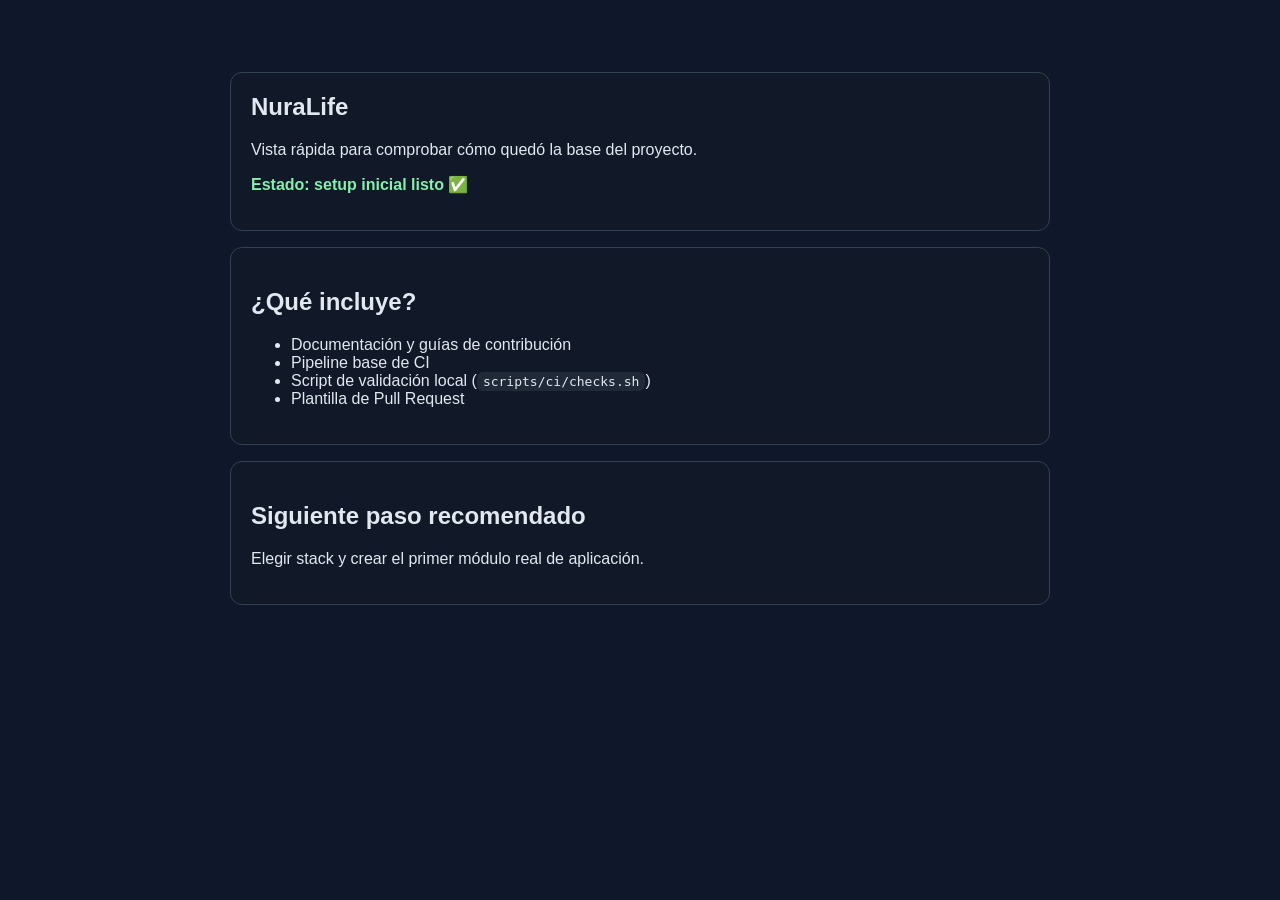
==== app/index.html @ 788cd0dd "feat: add executable preview launcher and initial web preview" ====
<!doctype html>
<html lang="es">
  <head>
    <meta charset="UTF-8" />
    <meta name="viewport" content="width=device-width, initial-scale=1.0" />
    <title>NuraLife - Vista previa</title>
    <style>
      body {
        font-family: Arial, sans-serif;
        margin: 0;
        background: #0f172a;
        color: #e2e8f0;
      }
      .container {
        max-width: 820px;
        margin: 48px auto;
        padding: 24px;
      }
      .card {
        background: #111827;
        border: 1px solid #334155;
        border-radius: 12px;
        padding: 20px;
        margin-bottom: 16px;
      }
      h1 { margin-top: 0; }
      .status { color: #86efac; font-weight: 700; }
      code {
        background: #1f2937;
        border-radius: 6px;
        padding: 2px 6px;
      }
    </style>
  </head>
  <body>
    <main class="container">
      <section class="card">
        <h1>NuraLife</h1>
        <p>Vista rápida para comprobar cómo quedó la base del proyecto.</p>
        <p class="status">Estado: setup inicial listo ✅</p>
      </section>

      <section class="card">
        <h2>¿Qué incluye?</h2>
        <ul>
          <li>Documentación y guías de contribución</li>
          <li>Pipeline base de CI</li>
          <li>Script de validación local (<code>scripts/ci/checks.sh</code>)</li>
          <li>Plantilla de Pull Request</li>
        </ul>
      </section>

      <section class="card">
        <h2>Siguiente paso recomendado</h2>
        <p>Elegir stack y crear el primer módulo real de aplicación.</p>
      </section>
    </main>
  </body>
</html>
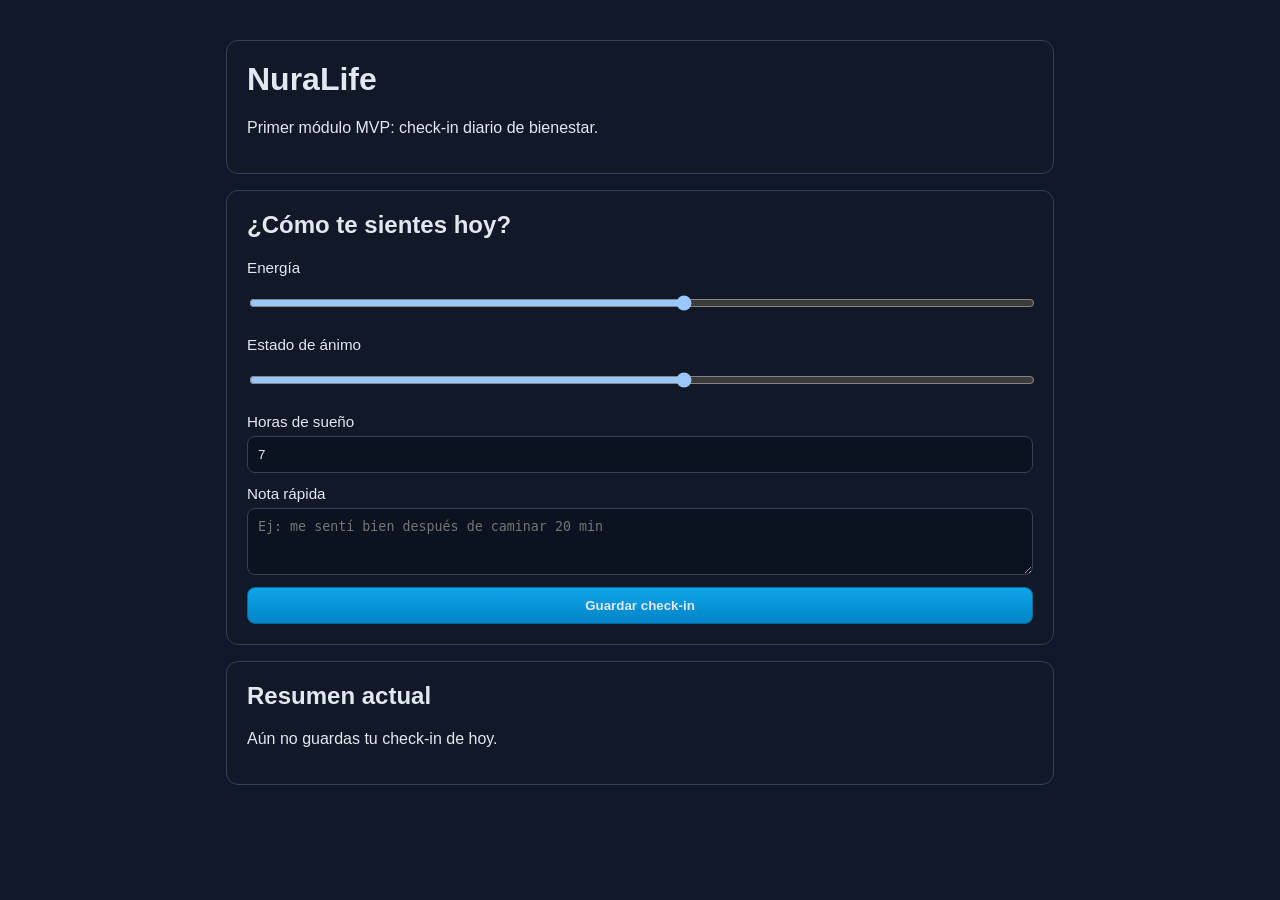
==== commit ed622749: "feat: implement first mvp check-in module" ====
--- a/app/index.html
+++ b/app/index.html
@@ -3,57 +3,45 @@
   <head>
     <meta charset="UTF-8" />
     <meta name="viewport" content="width=device-width, initial-scale=1.0" />
-    <title>NuraLife - Vista previa</title>
-    <style>
-      body {
-        font-family: Arial, sans-serif;
-        margin: 0;
-        background: #0f172a;
-        color: #e2e8f0;
-      }
-      .container {
-        max-width: 820px;
-        margin: 48px auto;
-        padding: 24px;
-      }
-      .card {
-        background: #111827;
-        border: 1px solid #334155;
-        border-radius: 12px;
-        padding: 20px;
-        margin-bottom: 16px;
-      }
-      h1 { margin-top: 0; }
-      .status { color: #86efac; font-weight: 700; }
-      code {
-        background: #1f2937;
-        border-radius: 6px;
-        padding: 2px 6px;
-      }
-    </style>
+    <title>NuraLife - Check-in diario</title>
+    <link rel="stylesheet" href="./styles.css" />
   </head>
   <body>
     <main class="container">
-      <section class="card">
+      <header class="card">
         <h1>NuraLife</h1>
-        <p>Vista rápida para comprobar cómo quedó la base del proyecto.</p>
-        <p class="status">Estado: setup inicial listo ✅</p>
+        <p>Primer módulo MVP: check-in diario de bienestar.</p>
+      </header>
+
+      <section class="card" aria-labelledby="checkin-title">
+        <h2 id="checkin-title">¿Cómo te sientes hoy?</h2>
+        <form id="checkin-form" class="form-grid">
+          <label>
+            Energía
+            <input type="range" name="energy" min="1" max="10" value="6" />
+          </label>
+          <label>
+            Estado de ánimo
+            <input type="range" name="mood" min="1" max="10" value="6" />
+          </label>
+          <label>
+            Horas de sueño
+            <input type="number" name="sleep" min="0" max="24" step="0.5" value="7" />
+          </label>
+          <label>
+            Nota rápida
+            <textarea name="note" rows="3" placeholder="Ej: me sentí bien después de caminar 20 min"></textarea>
+          </label>
+          <button type="submit">Guardar check-in</button>
+        </form>
       </section>
 
-      <section class="card">
-        <h2>¿Qué incluye?</h2>
-        <ul>
-          <li>Documentación y guías de contribución</li>
-          <li>Pipeline base de CI</li>
-          <li>Script de validación local (<code>scripts/ci/checks.sh</code>)</li>
-          <li>Plantilla de Pull Request</li>
-        </ul>
-      </section>
-
-      <section class="card">
-        <h2>Siguiente paso recomendado</h2>
-        <p>Elegir stack y crear el primer módulo real de aplicación.</p>
+      <section class="card" aria-live="polite">
+        <h2>Resumen actual</h2>
+        <p id="summary-text">Aún no guardas tu check-in de hoy.</p>
       </section>
     </main>
+
+    <script type="module" src="./main.js"></script>
   </body>
 </html>
--- a/app/styles.css
+++ b/app/styles.css
@@ -0,0 +1,72 @@
+:root {
+  color-scheme: dark;
+  --bg: #0f172a;
+  --card: #111827;
+  --line: #334155;
+  --text: #e2e8f0;
+  --accent: #38bdf8;
+}
+
+* {
+  box-sizing: border-box;
+}
+
+body {
+  margin: 0;
+  font-family: Inter, Arial, sans-serif;
+  background: var(--bg);
+  color: var(--text);
+}
+
+.container {
+  max-width: 860px;
+  margin: 40px auto;
+  padding: 0 16px;
+  display: grid;
+  gap: 16px;
+}
+
+.card {
+  border: 1px solid var(--line);
+  border-radius: 12px;
+  background: var(--card);
+  padding: 20px;
+}
+
+h1,
+h2 {
+  margin-top: 0;
+}
+
+.form-grid {
+  display: grid;
+  gap: 12px;
+}
+
+label {
+  display: grid;
+  gap: 6px;
+  font-size: 0.95rem;
+}
+
+input,
+textarea,
+button {
+  width: 100%;
+  border-radius: 8px;
+  border: 1px solid var(--line);
+  background: #0b1220;
+  color: var(--text);
+  padding: 10px;
+}
+
+button {
+  cursor: pointer;
+  border-color: #0369a1;
+  background: linear-gradient(180deg, #0ea5e9, #0284c7);
+  font-weight: 700;
+}
+
+button:hover {
+  filter: brightness(1.05);
+}
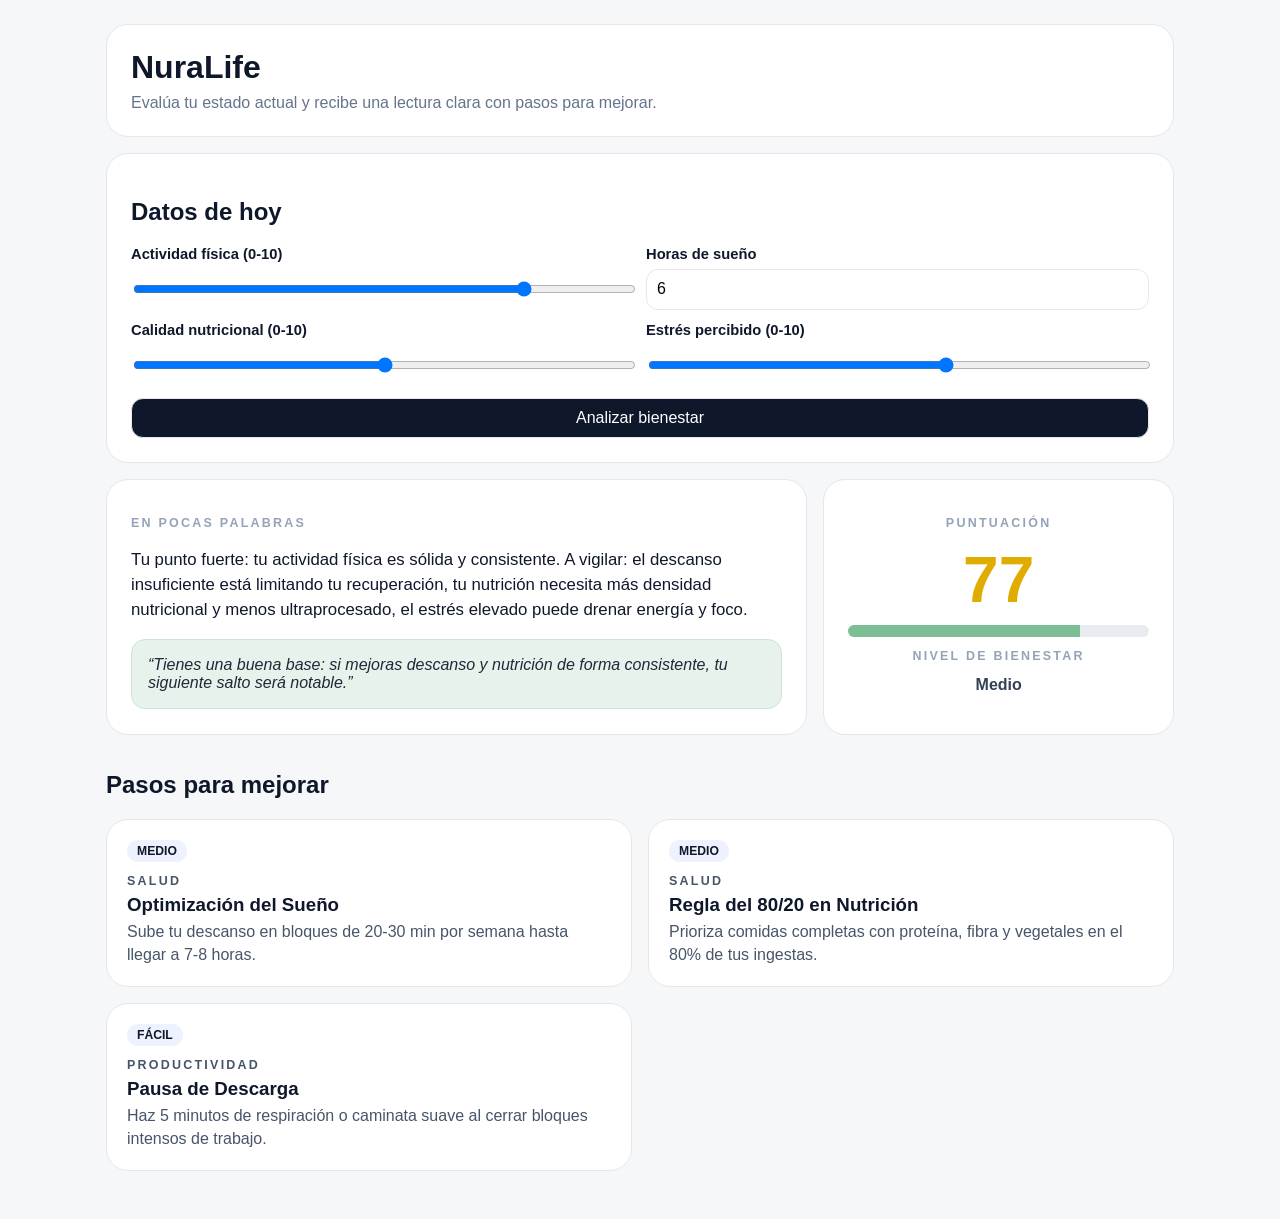
==== commit 34453a96: "feat: restore interactive wellness analysis with tips and scoring" ====
--- a/app/index.html
+++ b/app/index.html
@@ -3,42 +3,54 @@
   <head>
     <meta charset="UTF-8" />
     <meta name="viewport" content="width=device-width, initial-scale=1.0" />
-    <title>NuraLife - Check-in diario</title>
+    <title>NuraLife - Evaluación de Bienestar</title>
     <link rel="stylesheet" href="./styles.css" />
   </head>
   <body>
     <main class="container">
-      <header class="card">
+      <header class="hero card">
         <h1>NuraLife</h1>
-        <p>Primer módulo MVP: check-in diario de bienestar.</p>
+        <p>Evalúa tu estado actual y recibe una lectura clara con pasos para mejorar.</p>
       </header>
 
-      <section class="card" aria-labelledby="checkin-title">
-        <h2 id="checkin-title">¿Cómo te sientes hoy?</h2>
-        <form id="checkin-form" class="form-grid">
-          <label>
-            Energía
-            <input type="range" name="energy" min="1" max="10" value="6" />
+      <section class="card">
+        <h2>Datos de hoy</h2>
+        <form id="wellness-form" class="form-grid">
+          <label>Actividad física (0-10)
+            <input type="range" name="activity" min="0" max="10" value="8" />
           </label>
-          <label>
-            Estado de ánimo
-            <input type="range" name="mood" min="1" max="10" value="6" />
+          <label>Horas de sueño
+            <input type="number" name="sleep" min="0" max="12" step="0.5" value="6" />
           </label>
-          <label>
-            Horas de sueño
-            <input type="number" name="sleep" min="0" max="24" step="0.5" value="7" />
+          <label>Calidad nutricional (0-10)
+            <input type="range" name="nutrition" min="0" max="10" value="5" />
           </label>
-          <label>
-            Nota rápida
-            <textarea name="note" rows="3" placeholder="Ej: me sentí bien después de caminar 20 min"></textarea>
+          <label>Estrés percibido (0-10)
+            <input type="range" name="stress" min="0" max="10" value="6" />
           </label>
-          <button type="submit">Guardar check-in</button>
+          <button type="submit">Analizar bienestar</button>
         </form>
       </section>
 
-      <section class="card" aria-live="polite">
-        <h2>Resumen actual</h2>
-        <p id="summary-text">Aún no guardas tu check-in de hoy.</p>
+      <section class="results-grid">
+        <article class="card insight">
+          <p class="eyebrow">EN POCAS PALABRAS</p>
+          <p id="summary-text"></p>
+          <blockquote id="coach-quote" class="quote"></blockquote>
+        </article>
+
+        <aside class="card score-card">
+          <p class="eyebrow">PUNTUACIÓN</p>
+          <p id="score-number" class="score-number">0</p>
+          <div class="bar-track"><div id="score-bar" class="bar-fill"></div></div>
+          <p class="eyebrow">NIVEL DE BIENESTAR</p>
+          <p id="wellness-level" class="level"></p>
+        </aside>
+      </section>
+
+      <section>
+        <h2>Pasos para mejorar</h2>
+        <div id="tips-grid" class="tips-grid"></div>
       </section>
     </main>
 
--- a/app/styles.css
+++ b/app/styles.css
@@ -1,16 +1,14 @@
 :root {
-  color-scheme: dark;
-  --bg: #0f172a;
-  --card: #111827;
-  --line: #334155;
-  --text: #e2e8f0;
-  --accent: #38bdf8;
+  --bg: #f5f7f8;
+  --surface: #ffffff;
+  --line: #e5e7eb;
+  --text: #0f172a;
+  --muted: #64748b;
+  --green: #7cbf95;
+  --gold: #e0ac00;
 }
 
-* {
-  box-sizing: border-box;
-}
-
+* { box-sizing: border-box; }
 body {
   margin: 0;
   font-family: Inter, Arial, sans-serif;
@@ -18,55 +16,81 @@
   color: var(--text);
 }
 
-.container {
-  max-width: 860px;
-  margin: 40px auto;
-  padding: 0 16px;
+.container { max-width: 1100px; margin: 24px auto 48px; padding: 0 16px; }
+.card {
+  background: var(--surface);
+  border: 1px solid var(--line);
+  border-radius: 22px;
+  padding: 24px;
+  margin-bottom: 16px;
+}
+.hero h1 { margin: 0 0 8px; }
+.hero p { margin: 0; color: var(--muted); }
+
+.form-grid { display: grid; grid-template-columns: repeat(2,minmax(0,1fr)); gap: 12px; }
+label { display: grid; gap: 6px; font-weight: 600; font-size: .92rem; }
+input, button {
+  width: 100%;
+  border: 1px solid var(--line);
+  border-radius: 12px;
+  padding: 10px;
+  font-size: 1rem;
+}
+button {
+  grid-column: 1 / -1;
+  background: #0f172a;
+  color: #fff;
+  cursor: pointer;
+}
+
+.results-grid {
   display: grid;
+  grid-template-columns: 2fr 1fr;
   gap: 16px;
 }
+.eyebrow { letter-spacing: .18em; color: #94a3b8; font-weight: 700; font-size: .78rem; }
+#summary-text { font-size: 1.05rem; line-height: 1.5; }
+.quote {
+  margin: 16px 0 0;
+  padding: 16px;
+  border-radius: 14px;
+  background: #e7f2ec;
+  border: 1px solid #cee4d8;
+  color: #1f2937;
+  font-style: italic;
+}
 
-.card {
+.score-card { text-align: center; }
+.score-number { font-size: 4rem; margin: 8px 0; color: var(--gold); font-weight: 700; }
+.bar-track { height: 12px; border-radius: 999px; background: #e8ecf0; overflow: hidden; }
+.bar-fill { height: 100%; width: 0; background: var(--green); transition: width .25s ease; }
+.level { color: #334155; font-weight: 600; margin-top: 10px; }
+
+.tips-grid {
+  display: grid;
+  grid-template-columns: repeat(2,minmax(0,1fr));
+  gap: 16px;
+}
+.tip-card {
+  background: var(--surface);
   border: 1px solid var(--line);
-  border-radius: 12px;
-  background: var(--card);
+  border-radius: 22px;
   padding: 20px;
 }
+.badge {
+  display: inline-block;
+  border-radius: 999px;
+  padding: 4px 10px;
+  font-size: .76rem;
+  font-weight: 700;
+  margin-bottom: 10px;
+  background: #eef2ff;
+}
+.tip-card h3 { margin: 4px 0; }
+.tip-card p { color: #475569; margin: 0; line-height: 1.45; }
 
-h1,
-h2 {
-  margin-top: 0;
+@media (max-width: 900px) {
+  .results-grid,
+  .tips-grid,
+  .form-grid { grid-template-columns: 1fr; }
 }
-
-.form-grid {
-  display: grid;
-  gap: 12px;
-}
-
-label {
-  display: grid;
-  gap: 6px;
-  font-size: 0.95rem;
-}
-
-input,
-textarea,
-button {
-  width: 100%;
-  border-radius: 8px;
-  border: 1px solid var(--line);
-  background: #0b1220;
-  color: var(--text);
-  padding: 10px;
-}
-
-button {
-  cursor: pointer;
-  border-color: #0369a1;
-  background: linear-gradient(180deg, #0ea5e9, #0284c7);
-  font-weight: 700;
-}
-
-button:hover {
-  filter: brightness(1.05);
-}
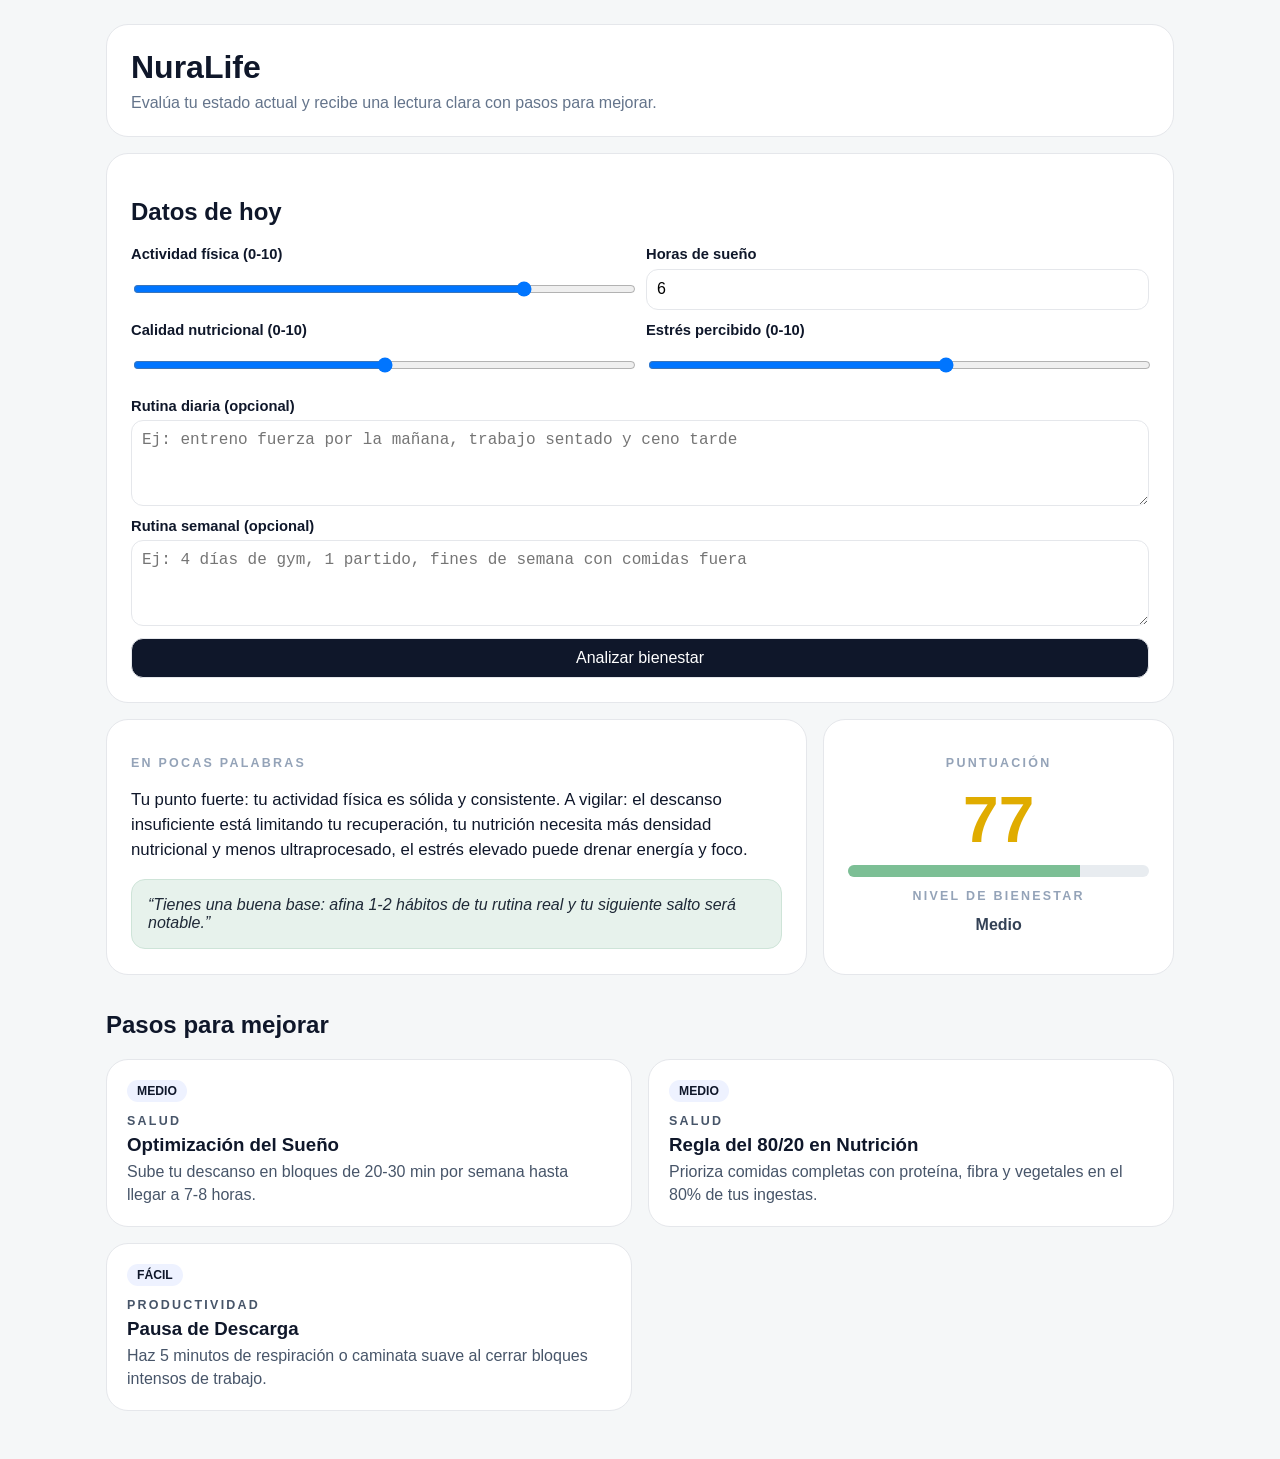
==== commit bc1cfd14: "feat: personalize wellness advice using daily and weekly routines" ====
--- a/app/index.html
+++ b/app/index.html
@@ -28,6 +28,12 @@
           <label>Estrés percibido (0-10)
             <input type="range" name="stress" min="0" max="10" value="6" />
           </label>
+          <label class="full-width">Rutina diaria (opcional)
+            <textarea name="dailyRoutine" rows="3" placeholder="Ej: entreno fuerza por la mañana, trabajo sentado y ceno tarde"></textarea>
+          </label>
+          <label class="full-width">Rutina semanal (opcional)
+            <textarea name="weeklyRoutine" rows="3" placeholder="Ej: 4 días de gym, 1 partido, fines de semana con comidas fuera"></textarea>
+          </label>
           <button type="submit">Analizar bienestar</button>
         </form>
       </section>
--- a/app/styles.css
+++ b/app/styles.css
@@ -29,7 +29,9 @@
 
 .form-grid { display: grid; grid-template-columns: repeat(2,minmax(0,1fr)); gap: 12px; }
 label { display: grid; gap: 6px; font-weight: 600; font-size: .92rem; }
-input, button {
+input,
+textarea,
+button {
   width: 100%;
   border: 1px solid var(--line);
   border-radius: 12px;
@@ -94,3 +96,13 @@
   .tips-grid,
   .form-grid { grid-template-columns: 1fr; }
 }
+
+
+.full-width {
+  grid-column: 1 / -1;
+}
+
+textarea {
+  resize: vertical;
+  min-height: 86px;
+}
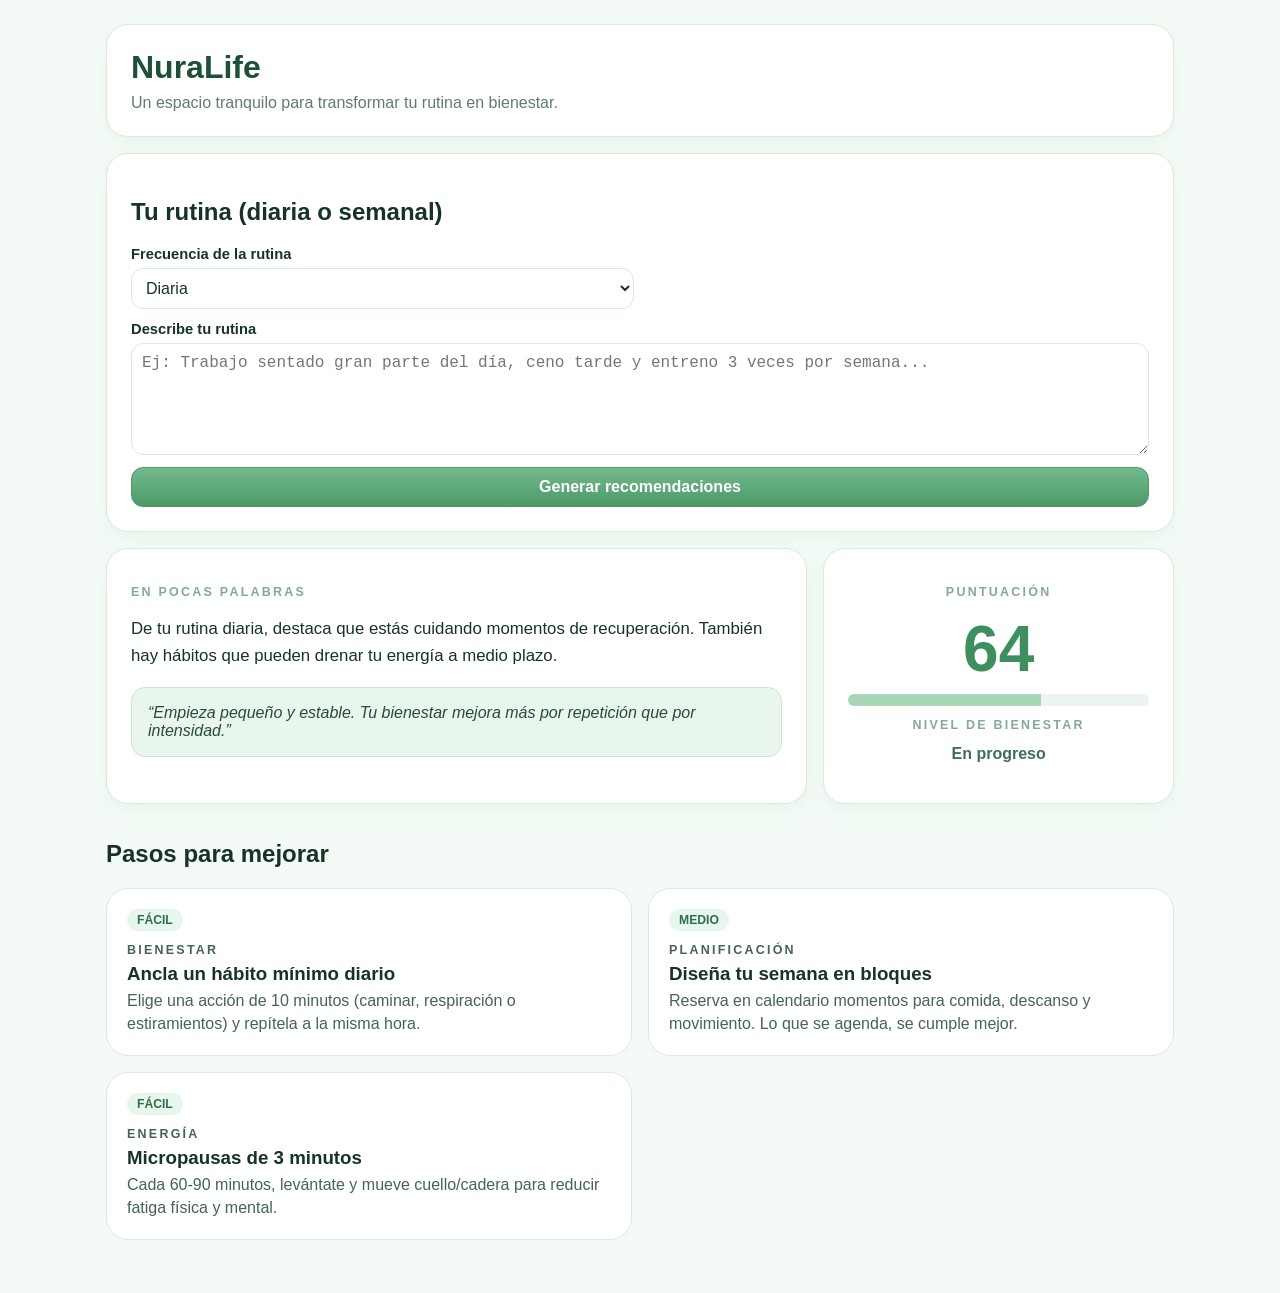
==== commit 1934c36c: "feat: simplify input to one daily/weekly routine and calming green theme" ====
--- a/app/index.html
+++ b/app/index.html
@@ -3,38 +3,31 @@
   <head>
     <meta charset="UTF-8" />
     <meta name="viewport" content="width=device-width, initial-scale=1.0" />
-    <title>NuraLife - Evaluación de Bienestar</title>
+    <title>NuraLife - Rutina consciente</title>
     <link rel="stylesheet" href="./styles.css" />
   </head>
   <body>
     <main class="container">
       <header class="hero card">
         <h1>NuraLife</h1>
-        <p>Evalúa tu estado actual y recibe una lectura clara con pasos para mejorar.</p>
+        <p>Un espacio tranquilo para transformar tu rutina en bienestar.</p>
       </header>
 
       <section class="card">
-        <h2>Datos de hoy</h2>
+        <h2>Tu rutina (diaria o semanal)</h2>
         <form id="wellness-form" class="form-grid">
-          <label>Actividad física (0-10)
-            <input type="range" name="activity" min="0" max="10" value="8" />
+          <label>Frecuencia de la rutina
+            <select name="routinePeriod">
+              <option value="diaria">Diaria</option>
+              <option value="semanal">Semanal</option>
+            </select>
           </label>
-          <label>Horas de sueño
-            <input type="number" name="sleep" min="0" max="12" step="0.5" value="6" />
+
+          <label class="full-width">Describe tu rutina
+            <textarea name="routineText" rows="5" placeholder="Ej: Trabajo sentado gran parte del día, ceno tarde y entreno 3 veces por semana..."></textarea>
           </label>
-          <label>Calidad nutricional (0-10)
-            <input type="range" name="nutrition" min="0" max="10" value="5" />
-          </label>
-          <label>Estrés percibido (0-10)
-            <input type="range" name="stress" min="0" max="10" value="6" />
-          </label>
-          <label class="full-width">Rutina diaria (opcional)
-            <textarea name="dailyRoutine" rows="3" placeholder="Ej: entreno fuerza por la mañana, trabajo sentado y ceno tarde"></textarea>
-          </label>
-          <label class="full-width">Rutina semanal (opcional)
-            <textarea name="weeklyRoutine" rows="3" placeholder="Ej: 4 días de gym, 1 partido, fines de semana con comidas fuera"></textarea>
-          </label>
-          <button type="submit">Analizar bienestar</button>
+
+          <button type="submit">Generar recomendaciones</button>
         </form>
       </section>
 
--- a/app/styles.css
+++ b/app/styles.css
@@ -1,11 +1,12 @@
 :root {
-  --bg: #f5f7f8;
+  --bg: #f4fbf6;
   --surface: #ffffff;
-  --line: #e5e7eb;
-  --text: #0f172a;
-  --muted: #64748b;
-  --green: #7cbf95;
-  --gold: #e0ac00;
+  --line: #d8eadc;
+  --text: #173326;
+  --muted: #5f7d6d;
+  --green-soft: #a7d7b5;
+  --green-strong: #4c9a68;
+  --mint: #e9f6ed;
 }
 
 * { box-sizing: border-box; }
@@ -23,13 +24,15 @@
   border-radius: 22px;
   padding: 24px;
   margin-bottom: 16px;
+  box-shadow: 0 6px 18px rgba(76, 154, 104, 0.08);
 }
-.hero h1 { margin: 0 0 8px; }
+.hero h1 { margin: 0 0 8px; color: #1c5136; }
 .hero p { margin: 0; color: var(--muted); }
 
 .form-grid { display: grid; grid-template-columns: repeat(2,minmax(0,1fr)); gap: 12px; }
 label { display: grid; gap: 6px; font-weight: 600; font-size: .92rem; }
 input,
+select,
 textarea,
 button {
   width: 100%;
@@ -37,36 +40,41 @@
   border-radius: 12px;
   padding: 10px;
   font-size: 1rem;
+  color: var(--text);
+  background: #fff;
 }
 button {
   grid-column: 1 / -1;
-  background: #0f172a;
+  background: linear-gradient(180deg, #73b98d, #4c9a68);
   color: #fff;
   cursor: pointer;
+  border-color: #4c9a68;
+  font-weight: 700;
 }
+button:hover { filter: brightness(1.03); }
 
 .results-grid {
   display: grid;
   grid-template-columns: 2fr 1fr;
   gap: 16px;
 }
-.eyebrow { letter-spacing: .18em; color: #94a3b8; font-weight: 700; font-size: .78rem; }
-#summary-text { font-size: 1.05rem; line-height: 1.5; }
+.eyebrow { letter-spacing: .18em; color: #84a997; font-weight: 700; font-size: .78rem; }
+#summary-text { font-size: 1.05rem; line-height: 1.6; }
 .quote {
   margin: 16px 0 0;
   padding: 16px;
   border-radius: 14px;
-  background: #e7f2ec;
-  border: 1px solid #cee4d8;
-  color: #1f2937;
+  background: var(--mint);
+  border: 1px solid #cae6d1;
+  color: #2a4a3a;
   font-style: italic;
 }
 
 .score-card { text-align: center; }
-.score-number { font-size: 4rem; margin: 8px 0; color: var(--gold); font-weight: 700; }
-.bar-track { height: 12px; border-radius: 999px; background: #e8ecf0; overflow: hidden; }
-.bar-fill { height: 100%; width: 0; background: var(--green); transition: width .25s ease; }
-.level { color: #334155; font-weight: 600; margin-top: 10px; }
+.score-number { font-size: 4rem; margin: 8px 0; color: #3d8f5d; font-weight: 700; }
+.bar-track { height: 12px; border-radius: 999px; background: #edf4ef; overflow: hidden; }
+.bar-fill { height: 100%; width: 0; background: var(--green-soft); transition: width .25s ease; }
+.level { color: #406f55; font-weight: 600; margin-top: 10px; }
 
 .tips-grid {
   display: grid;
@@ -86,23 +94,17 @@
   font-size: .76rem;
   font-weight: 700;
   margin-bottom: 10px;
-  background: #eef2ff;
+  background: #e8f7ee;
+  color: #2f6d4c;
 }
 .tip-card h3 { margin: 4px 0; }
-.tip-card p { color: #475569; margin: 0; line-height: 1.45; }
+.tip-card p { color: #446454; margin: 0; line-height: 1.45; }
+
+.full-width { grid-column: 1 / -1; }
+textarea { resize: vertical; min-height: 112px; }
 
 @media (max-width: 900px) {
   .results-grid,
   .tips-grid,
   .form-grid { grid-template-columns: 1fr; }
 }
-
-
-.full-width {
-  grid-column: 1 / -1;
-}
-
-textarea {
-  resize: vertical;
-  min-height: 86px;
-}
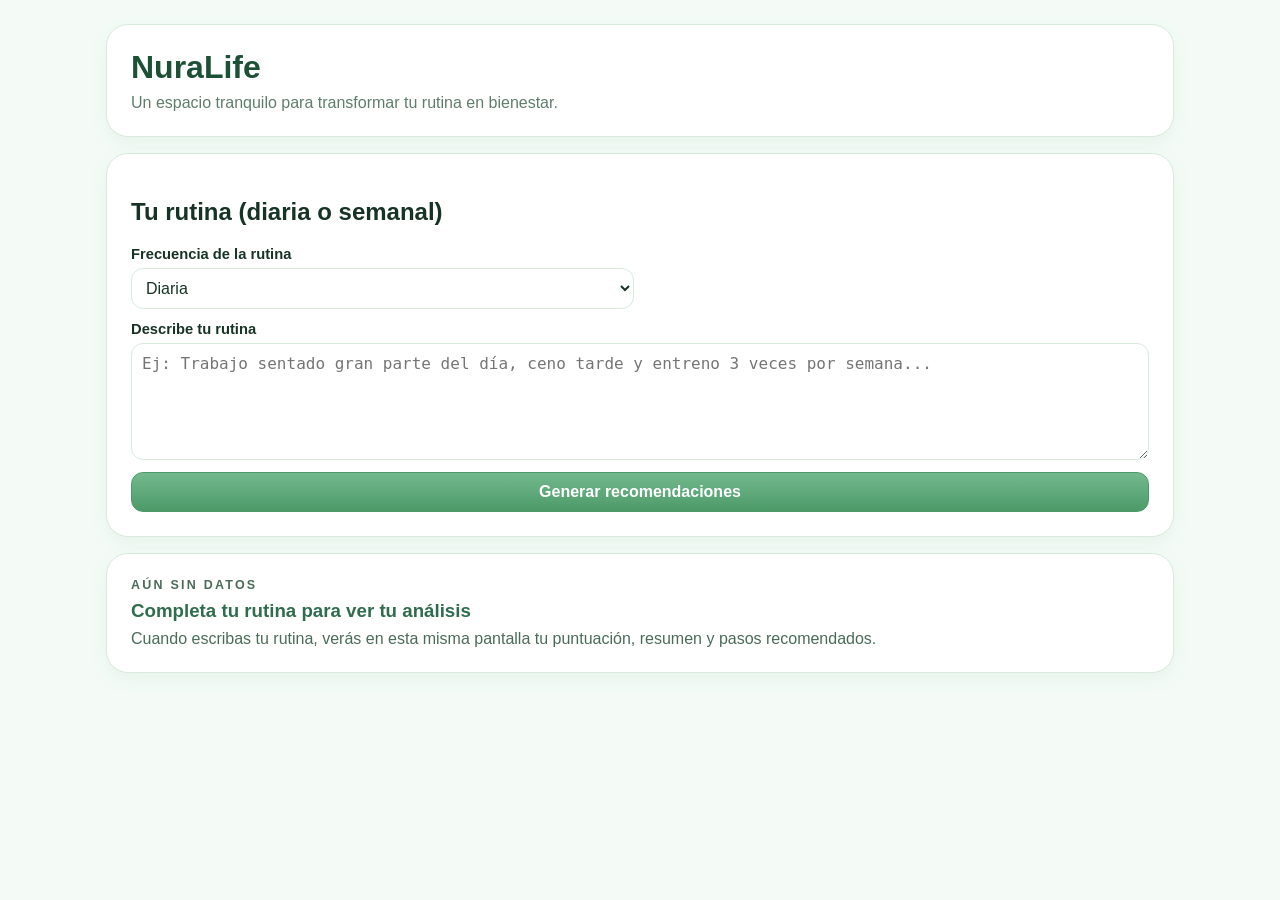
==== commit dd75d4da: "feat: hide score and tips until user provides routine" ====
--- a/app/index.html
+++ b/app/index.html
@@ -31,25 +31,33 @@
         </form>
       </section>
 
-      <section class="results-grid">
-        <article class="card insight">
-          <p class="eyebrow">EN POCAS PALABRAS</p>
-          <p id="summary-text"></p>
-          <blockquote id="coach-quote" class="quote"></blockquote>
-        </article>
-
-        <aside class="card score-card">
-          <p class="eyebrow">PUNTUACIÓN</p>
-          <p id="score-number" class="score-number">0</p>
-          <div class="bar-track"><div id="score-bar" class="bar-fill"></div></div>
-          <p class="eyebrow">NIVEL DE BIENESTAR</p>
-          <p id="wellness-level" class="level"></p>
-        </aside>
+      <section id="empty-state" class="card empty-card" aria-live="polite">
+        <p class="eyebrow">AÚN SIN DATOS</p>
+        <h3>Completa tu rutina para ver tu análisis</h3>
+        <p>Cuando escribas tu rutina, verás en esta misma pantalla tu puntuación, resumen y pasos recomendados.</p>
       </section>
 
-      <section>
-        <h2>Pasos para mejorar</h2>
-        <div id="tips-grid" class="tips-grid"></div>
+      <section id="results-section" class="hidden">
+        <div class="results-grid">
+          <article class="card insight">
+            <p class="eyebrow">EN POCAS PALABRAS</p>
+            <p id="summary-text"></p>
+            <blockquote id="coach-quote" class="quote"></blockquote>
+          </article>
+
+          <aside class="card score-card">
+            <p class="eyebrow">PUNTUACIÓN</p>
+            <p id="score-number" class="score-number">0</p>
+            <div class="bar-track"><div id="score-bar" class="bar-fill"></div></div>
+            <p class="eyebrow">NIVEL DE BIENESTAR</p>
+            <p id="wellness-level" class="level"></p>
+          </aside>
+        </div>
+
+        <section>
+          <h2>Pasos para mejorar</h2>
+          <div id="tips-grid" class="tips-grid"></div>
+        </section>
       </section>
     </main>
 
--- a/app/styles.css
+++ b/app/styles.css
@@ -108,3 +108,18 @@
   .tips-grid,
   .form-grid { grid-template-columns: 1fr; }
 }
+
+
+.hidden {
+  display: none;
+}
+
+.empty-card h3 {
+  margin: 8px 0;
+  color: #2f6d4c;
+}
+
+.empty-card p {
+  margin: 0;
+  color: #4a6b5a;
+}
